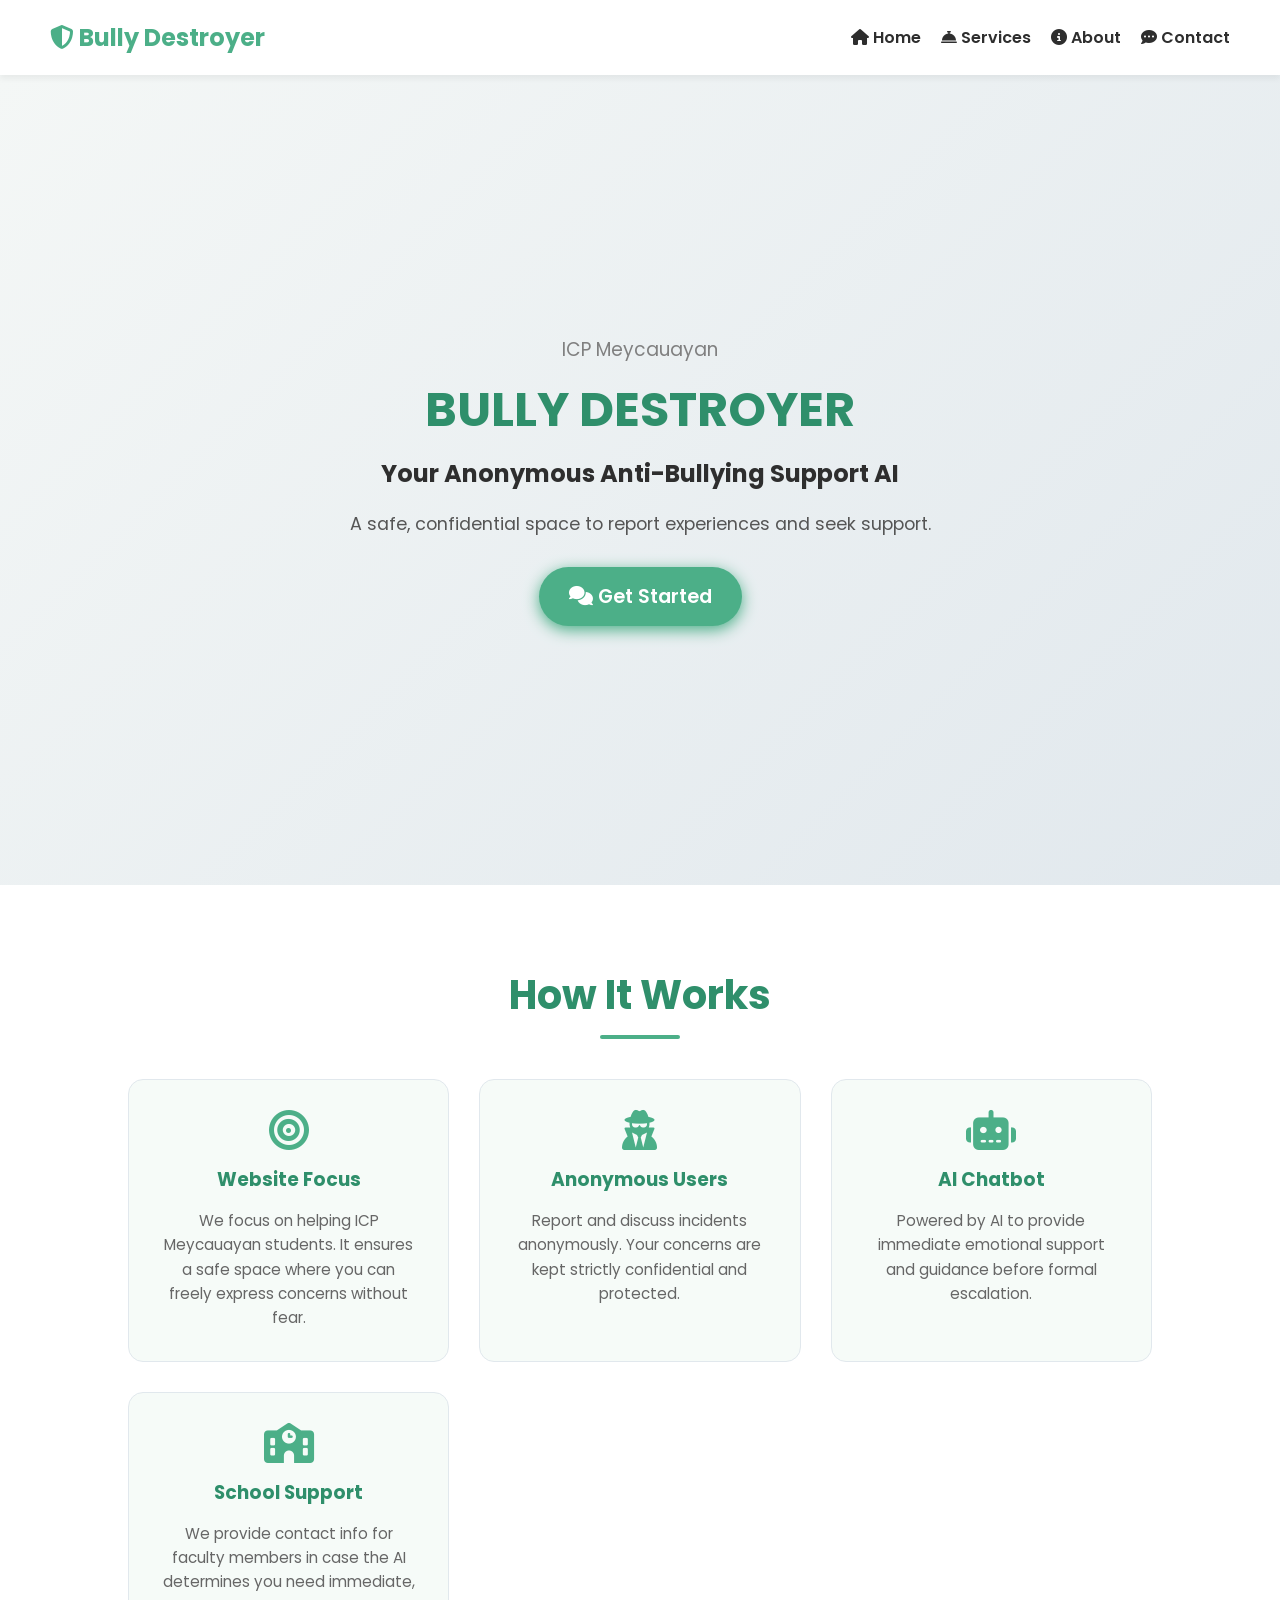
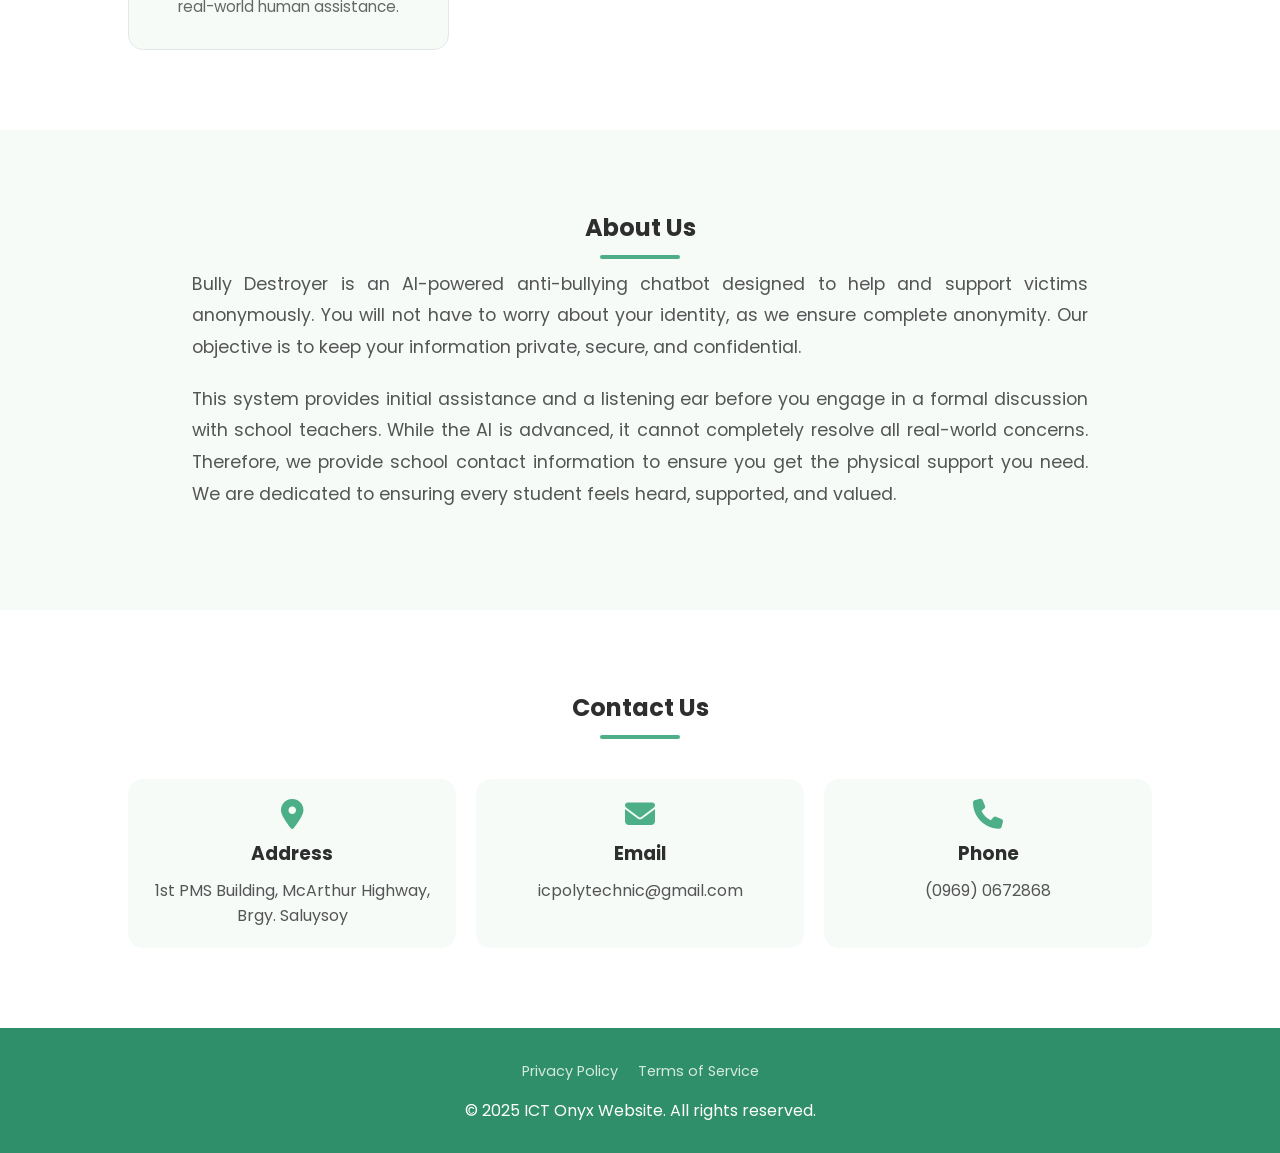
==== index.html @ fcf90bbf "Initial commit" ====
<!DOCTYPE html>
<html lang="en">
<head>
    <meta charset="UTF-8">
    <meta name="viewport" content="width=device-width, initial-scale=1.0"> 
    <title>Bully Destroyer | Anti-Bullying Chatbot</title>
    <link rel="stylesheet" href="style.css">
    <link rel="stylesheet" href="https://cdnjs.cloudflare.com/ajax/libs/font-awesome/6.4.0/css/all.min.css">
</head>
<body>
    <!-- Navigation -->
    <nav class="navbar">
        <div class="logo"><i class="fas fa-shield-alt"></i> Bully Destroyer</div>
        <ul class="nav-links">
            <li><a href="#home"><i class="fas fa-home"></i> Home</a></li>
            <li><a href="#services"><i class="fas fa-concierge-bell"></i> Services</a></li>
            <li><a href="#about"><i class="fas fa-info-circle"></i> About</a></li>
            <li><a href="#contact"><i class="fa fa-commenting"></i> Contact</a></li>
        </ul>
    </nav>

    <!-- Hero Section -->
    <header id="home" class="hero">
        <div class="hero-content">
            <h3>ICP Meycauayan</h3>
            <h1>BULLY DESTROYER</h1>
            <h2>Your Anonymous Anti-Bullying Support AI</h2>
            <p>A safe, confidential space to report experiences and seek support.</p>
            <a href="chat.html" class="btn-primary"><i class="fas fa-comments"></i> Get Started</a>
        </div>
    </header>

    <!-- How It Works Section -->
    <section id="services" class="services-section">
        <div class="section-title">
            <h2>How It Works</h2>
            <div class="line"></div>
        </div>
        <div class="services-grid">
            <div class="service-card">
                <i class="fas fa-bullseye card-icon"></i>
                <h3>Website Focus</h3>
                <p>We focus on helping ICP Meycauayan students. It ensures a safe space where you can freely express concerns without fear.</p>
            </div>
            <div class="service-card">
                <i class="fas fa-user-secret card-icon"></i>
                <h3>Anonymous Users</h3>
                <p>Report and discuss incidents anonymously. Your concerns are kept strictly confidential and protected.</p>
            </div>
            <div class="service-card">
                <i class="fas fa-robot card-icon"></i>
                <h3>AI Chatbot</h3>
                <p>Powered by AI to provide immediate emotional support and guidance before formal escalation.</p>
            </div>
            <div class="service-card">
                <i class="fas fa-school card-icon"></i>
                <h3>School Support</h3>
                <p>We provide contact info for faculty members in case the AI determines you need immediate, real-world human assistance.</p>
            </div>
        </div>
    </section>

    <!-- About Section -->
    <section id="about" class="about-section">
        <div class="about-content">
            <h2>About Us</h2>
            <div class="line"></div>
            <p>Bully Destroyer is an AI-powered anti-bullying chatbot designed to help and support victims anonymously. You will not have to worry about your identity, as we ensure complete anonymity. Our objective is to keep your information private, secure, and confidential.</p>
            <p>This system provides initial assistance and a listening ear before you engage in a formal discussion with school teachers. While the AI is advanced, it cannot completely resolve all real-world concerns. Therefore, we provide school contact information to ensure you get the physical support you need. We are dedicated to ensuring every student feels heard, supported, and valued.</p>
        </div>
    </section>

    <!-- Contact Section -->
    <section id="contact" class="contact-section">
        <h2>Contact Us</h2>
        <div class="line"></div>
        <div class="contact-grid">
            <div class="contact-card">
                <i class="fas fa-map-marker-alt"></i>
                <h3>Address</h3>
                <a href="https://maps.app.goo.gl/epKB84UmzN6U4JY19" target="_blank">1st PMS Building, McArthur Highway, Brgy. Saluysoy</a>
            </div>
            <div class="contact-card">
                <i class="fas fa-envelope"></i>
                <h3>Email</h3>
                <a href="mailto:icpolytechnic@gmail.com">icpolytechnic@gmail.com</a>
            </div>
            <div class="contact-card">
                <i class="fas fa-phone"></i>
                <h3>Phone</h3>
                <a href="tel:+639690672868">(0969) 0672868</a>
            </div>
        </div>
    </section>

    <!-- Footer -->
    <footer>
        <div class="container">
            <ul class="footer-links">
                <li><a href="#">Privacy Policy</a></li>
                <li><a href="#">Terms of Service</a></li>
            </ul>
            <p>&copy; 2025 ICT Onyx Website. All rights reserved.</p>
        </div>
    </footer>

    <script>
        // Smooth scrolling for navbar links
        document.querySelectorAll('a[href^="#"]').forEach(anchor => {
            anchor.addEventListener('click', function(e) {
                e.preventDefault();
                document.querySelector(this.getAttribute('href')).scrollIntoView({
                    behavior: 'smooth'
                });
            });
        });
    </script>
</body>
</html>
---- style.css ----
@import url('https://fonts.googleapis.com/css2?family=Poppins:wght@300;400;600;700&display=swap');

:root {
    --primary: #4CAF88;
--primary-dark: #2F8F6B;
--secondary: #A8E6CF;
--accent: #FFD166;
--bg-light: #F6FBF8;
--text-dark: #2E2E2E;
--white: #FFFFFF;
}

* {
    margin: 0;
    padding: 0;
    box-sizing: border-box;
    font-family: 'Poppins', sans-serif;
}

body {
    background-color: var(--bg-light);
    color: var(--text-dark);
    overflow-x: hidden;
}

/* Navbar */
.navbar {
    display: flex;
    justify-content: space-between;
    align-items: center;
    background-color: var(--white);
    padding: 20px 50px;
    box-shadow: 0 4px 6px rgba(0,0,0,0.05);
    position: sticky;
    top: 0;
    z-index: 1000;
}

.logo {
    font-size: 24px;
    font-weight: 700;
    color: var(--primary);
}

.nav-links {
    list-style: none;
    display: flex;
    gap: 20px;
}

.nav-links li a {
    text-decoration: none;
    color: var(--text-dark);
    font-weight: 600;
    transition: color 0.3s;
}

.nav-links li a:hover {
    color: var(--primary);
}

/* Hero Section */
.hero {
    height: 90vh;
    display: flex;
    justify-content: center;
    align-items: center;
    text-align: center;
    background: linear-gradient(135deg, #F4F7F6 0%, #E1E8ED 100%);
    padding: 0 20px;
}

.hero-content h3 { color: gray; font-weight: 400; margin-bottom: 10px; }
.hero-content h1 { font-size: 3rem; color: var(--primary-dark); margin-bottom: 10px; }
.hero-content h2 { font-size: 1.5rem; margin-bottom: 20px; color: var(--text-dark); }
.hero-content p { font-size: 1.1rem; margin-bottom: 30px; color: #555; }

.btn-primary {
    background-color: var(--primary);
    color: var(--white);
    padding: 15px 30px;
    text-decoration: none;
    font-size: 1.2rem;
    font-weight: 600;
    border-radius: 30px;
    transition: 0.3s;
    display: inline-block;
    box-shadow: 0 4px 15px var(--primary);
}

.btn-primary:hover {
    background-color: var(--primary-dark);
    transform: translateY(-3px);
}

/* Sections Common */
.section-title { text-align: center; margin-bottom: 40px; }
.section-title h2 { font-size: 2.5rem; color: var(--primary-dark); }
.line { width: 80px; height: 4px; background: var(--primary); margin: 10px auto; border-radius: 2px; }

/* Services Grid */
.services-section { padding: 80px 10%; background-color: var(--white); }
.services-grid { display: grid; grid-template-columns: repeat(auto-fit, minmax(250px, 1fr)); gap: 30px; }
.service-card {
    background: var(--bg-light);
    padding: 30px;
    border-radius: 15px;
    text-align: center;
    transition: 0.3s;
    border: 1px solid #E1E8ED;
}
.service-card:hover { transform: translateY(-10px); box-shadow: 0 10px 20px rgba(0,0,0,0.1); }
.card-icon { font-size: 40px; color: var(--primary); margin-bottom: 15px; }
.service-card h3 { margin-bottom: 15px; color: var(--primary-dark); }
.service-card p { font-size: 0.95rem; color: #666; line-height: 1.6; }

/* About Section */
.about-section { padding: 80px 15%; text-align: center; background-color: var(--bg-light); }
.about-content p { margin-bottom: 20px; font-size: 1.1rem; line-height: 1.8; color: #555; text-align: justify;}

/* Contact Section */
.contact-section { padding: 80px 10%; background-color: var(--white); text-align: center; }
.contact-grid { display: grid; grid-template-columns: repeat(auto-fit, minmax(250px, 1fr)); gap: 20px; margin-top: 40px;}
.contact-card { padding: 20px; background: var(--bg-light); border-radius: 15px; }
.contact-card i { font-size: 30px; color: var(--primary); margin-bottom: 10px; }
.contact-card a { display: block; text-decoration: none; color: #555; margin-top: 10px; transition: 0.3s;}
.contact-card a:hover { color: var(--primary); }

/* Footer */
footer { background-color: var(--primary-dark); color: var(--white); padding: 30px; text-align: center; }
.footer-links { list-style: none; display: flex; justify-content: center; gap: 20px; margin-bottom: 15px; }
.footer-links a { color: var(--white); text-decoration: none; font-size: 0.9rem; opacity: 0.8;}
.footer-links a:hover { opacity: 1; text-decoration: underline; }

/* Mobile Responsiveness */
@media (max-width: 768px) {
    .navbar { flex-direction: column; gap: 15px; text-align: center; }
    .hero-content h1 { font-size: 2.2rem; }
    .about-section { padding: 60px 5%; }
}
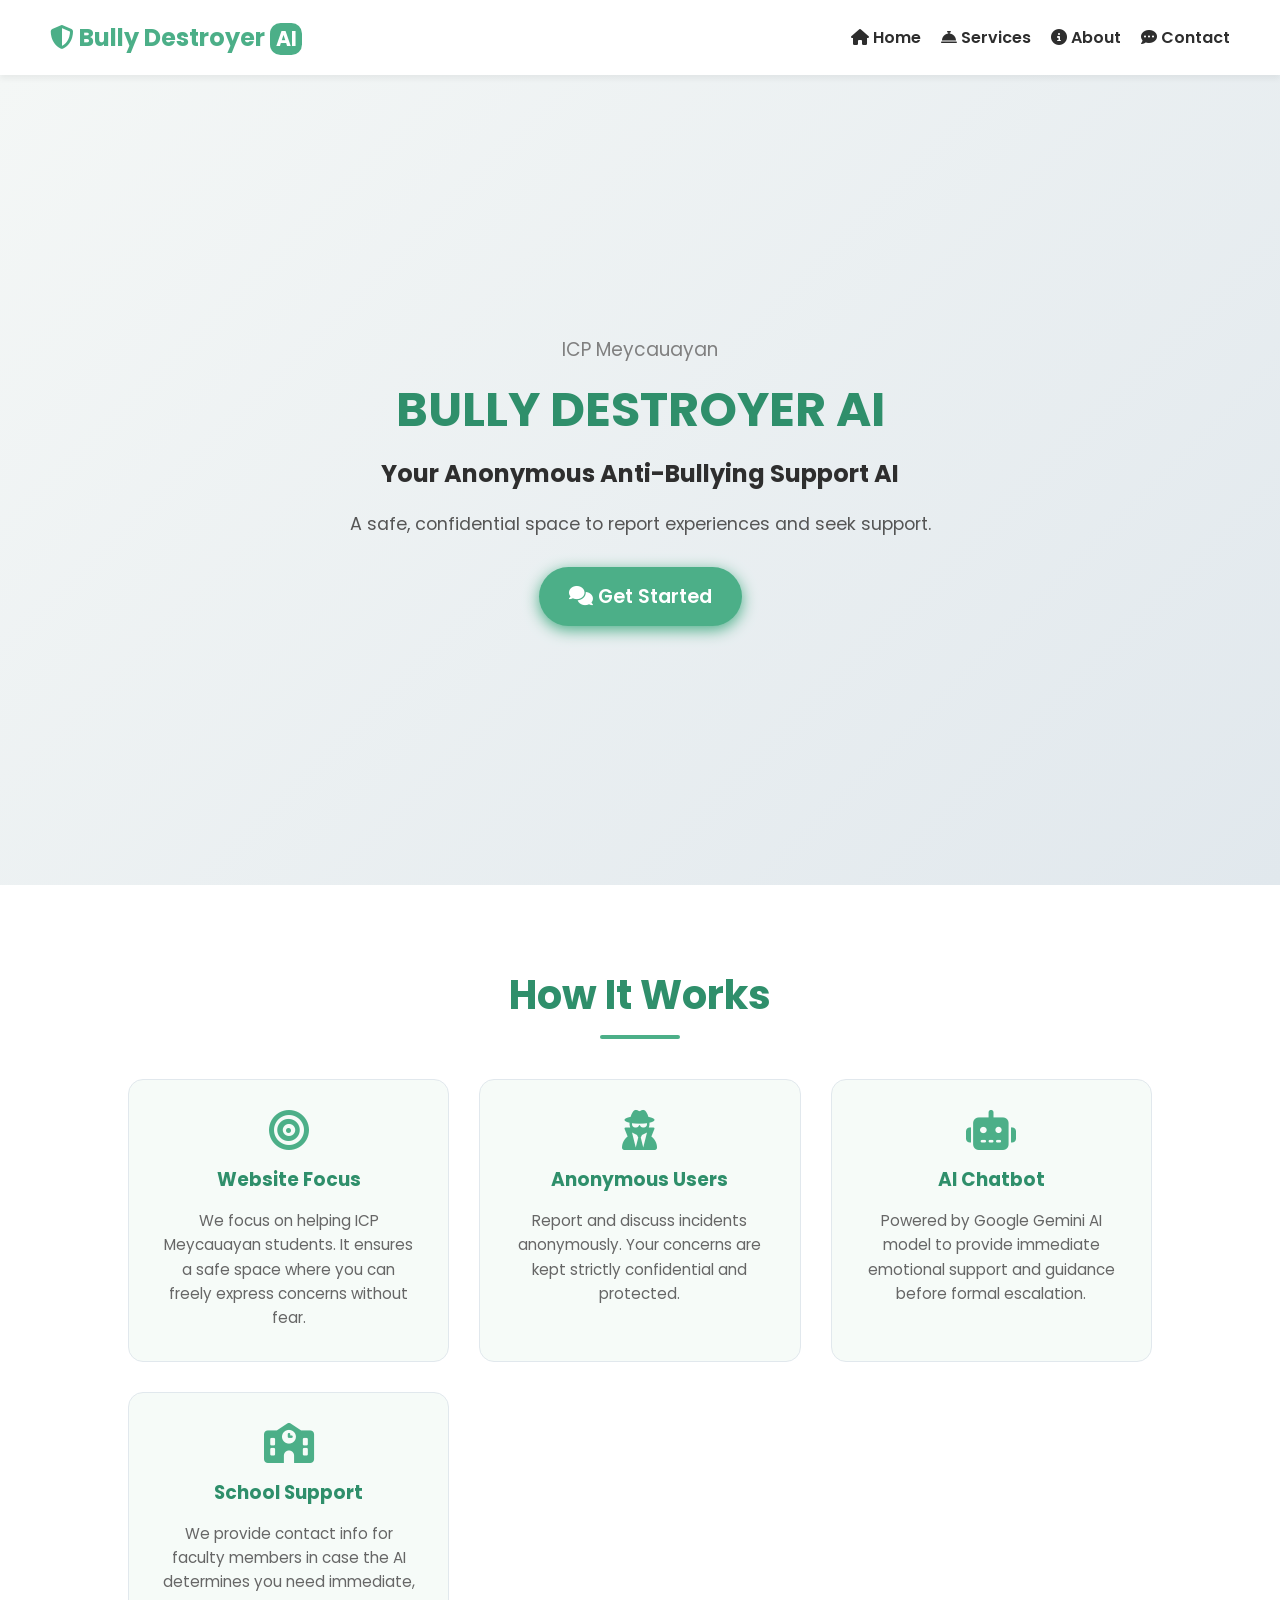
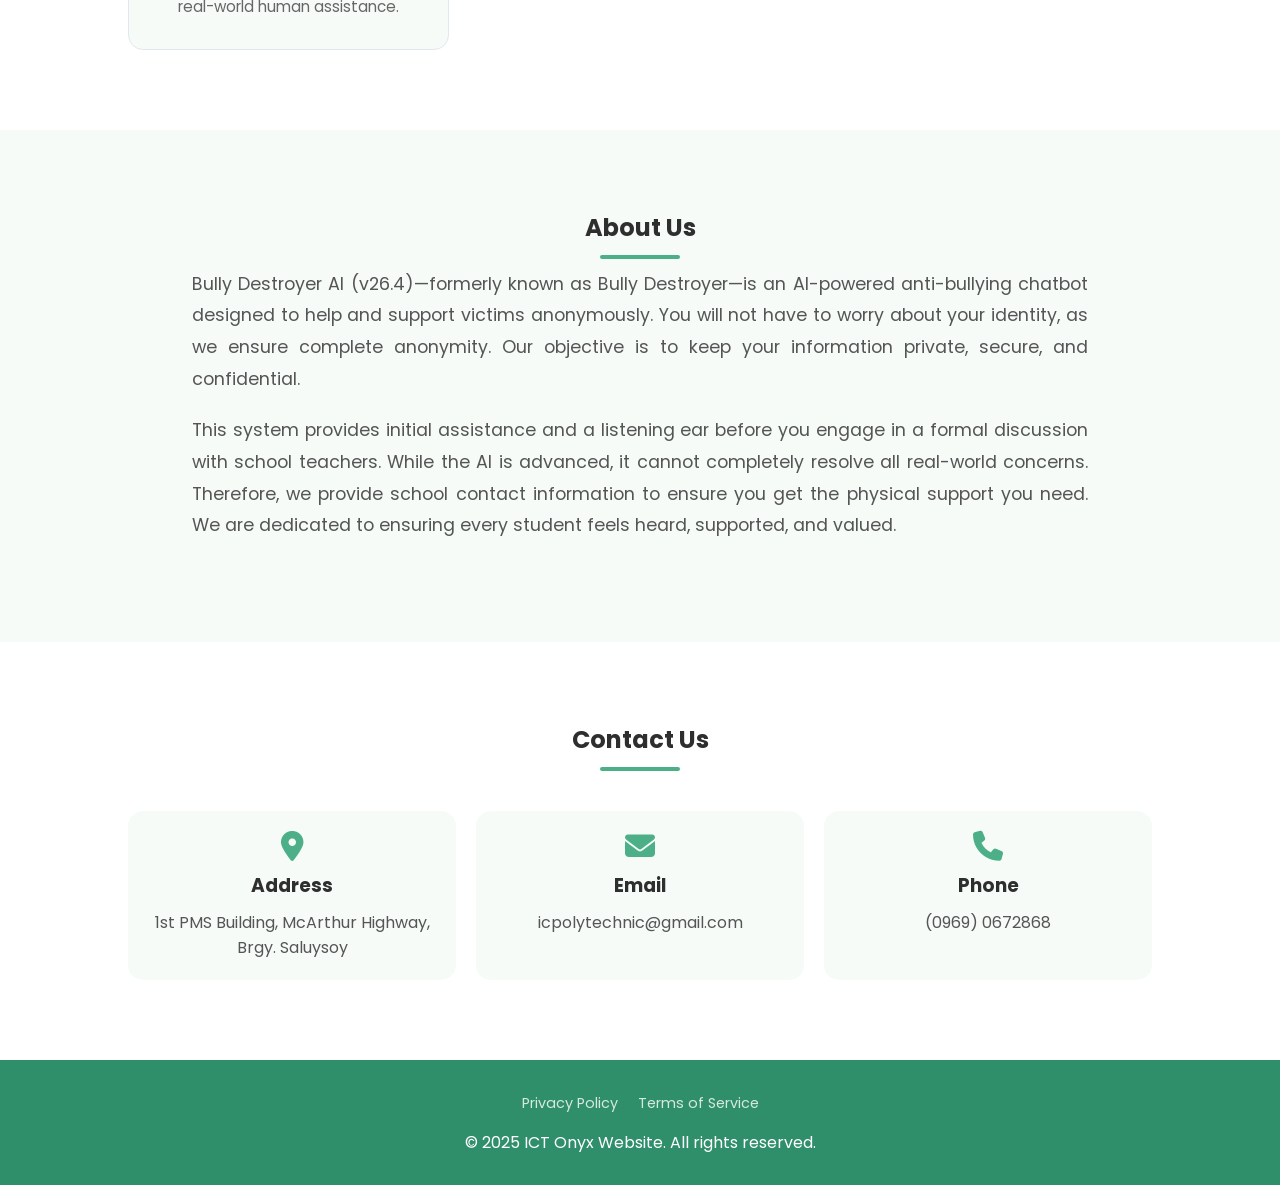
==== commit f9566878: "Updated version" ====
--- a/index.html
+++ b/index.html
@@ -3,14 +3,14 @@
 <head>
     <meta charset="UTF-8">
     <meta name="viewport" content="width=device-width, initial-scale=1.0"> 
-    <title>Bully Destroyer | Anti-Bullying Chatbot</title>
+    <title>Bully Destroyer AI - Anti-Bullying AI Chatbot</title>
     <link rel="stylesheet" href="style.css">
     <link rel="stylesheet" href="https://cdnjs.cloudflare.com/ajax/libs/font-awesome/6.4.0/css/all.min.css">
 </head>
 <body>
     <!-- Navigation -->
     <nav class="navbar">
-        <div class="logo"><i class="fas fa-shield-alt"></i> Bully Destroyer</div>
+        <div class="logo"><i class="fas fa-shield-alt"></i> Bully Destroyer <b class="ai-highlight">AI</b></div>
         <ul class="nav-links">
             <li><a href="#home"><i class="fas fa-home"></i> Home</a></li>
             <li><a href="#services"><i class="fas fa-concierge-bell"></i> Services</a></li>
@@ -23,7 +23,7 @@
     <header id="home" class="hero">
         <div class="hero-content">
             <h3>ICP Meycauayan</h3>
-            <h1>BULLY DESTROYER</h1>
+            <h1>BULLY DESTROYER AI</h1>
             <h2>Your Anonymous Anti-Bullying Support AI</h2>
             <p>A safe, confidential space to report experiences and seek support.</p>
             <a href="chat.html" class="btn-primary"><i class="fas fa-comments"></i> Get Started</a>
@@ -50,7 +50,7 @@
             <div class="service-card">
                 <i class="fas fa-robot card-icon"></i>
                 <h3>AI Chatbot</h3>
-                <p>Powered by AI to provide immediate emotional support and guidance before formal escalation.</p>
+                <p>Powered by Google Gemini AI model to provide immediate emotional support and guidance before formal escalation.</p>
             </div>
             <div class="service-card">
                 <i class="fas fa-school card-icon"></i>
@@ -65,7 +65,7 @@
         <div class="about-content">
             <h2>About Us</h2>
             <div class="line"></div>
-            <p>Bully Destroyer is an AI-powered anti-bullying chatbot designed to help and support victims anonymously. You will not have to worry about your identity, as we ensure complete anonymity. Our objective is to keep your information private, secure, and confidential.</p>
+            <p>Bully Destroyer AI (v26.4)—formerly known as Bully Destroyer—is an AI-powered anti-bullying chatbot designed to help and support victims anonymously. You will not have to worry about your identity, as we ensure complete anonymity. Our objective is to keep your information private, secure, and confidential.</p>
             <p>This system provides initial assistance and a listening ear before you engage in a formal discussion with school teachers. While the AI is advanced, it cannot completely resolve all real-world concerns. Therefore, we provide school contact information to ensure you get the physical support you need. We are dedicated to ensuring every student feels heard, supported, and valued.</p>
         </div>
     </section>
--- a/style.css
+++ b/style.css
@@ -2,12 +2,12 @@
 
 :root {
     --primary: #4CAF88;
---primary-dark: #2F8F6B;
---secondary: #A8E6CF;
---accent: #FFD166;
---bg-light: #F6FBF8;
---text-dark: #2E2E2E;
---white: #FFFFFF;
+    --primary-dark: #2F8F6B;
+    --secondary: #A8E6CF;
+    --accent: #FFD166;
+    --bg-light: #F6FBF8;
+    --text-dark: #2E2E2E;
+    --white: #FFFFFF;
 }
 
 * {
@@ -137,4 +137,15 @@
     .navbar { flex-direction: column; gap: 15px; text-align: center; }
     .hero-content h1 { font-size: 2.2rem; }
     .about-section { padding: 60px 5%; }
+}
+b {
+  font-size: 85%;
+  color: var(--white);
+  border: 16px solid var(--primary);
+  border-radius: 33%;
+  width: 25px;
+  height: 25px;
+  display: inline-flex;
+  align-items: center;
+  justify-content: center;
 }
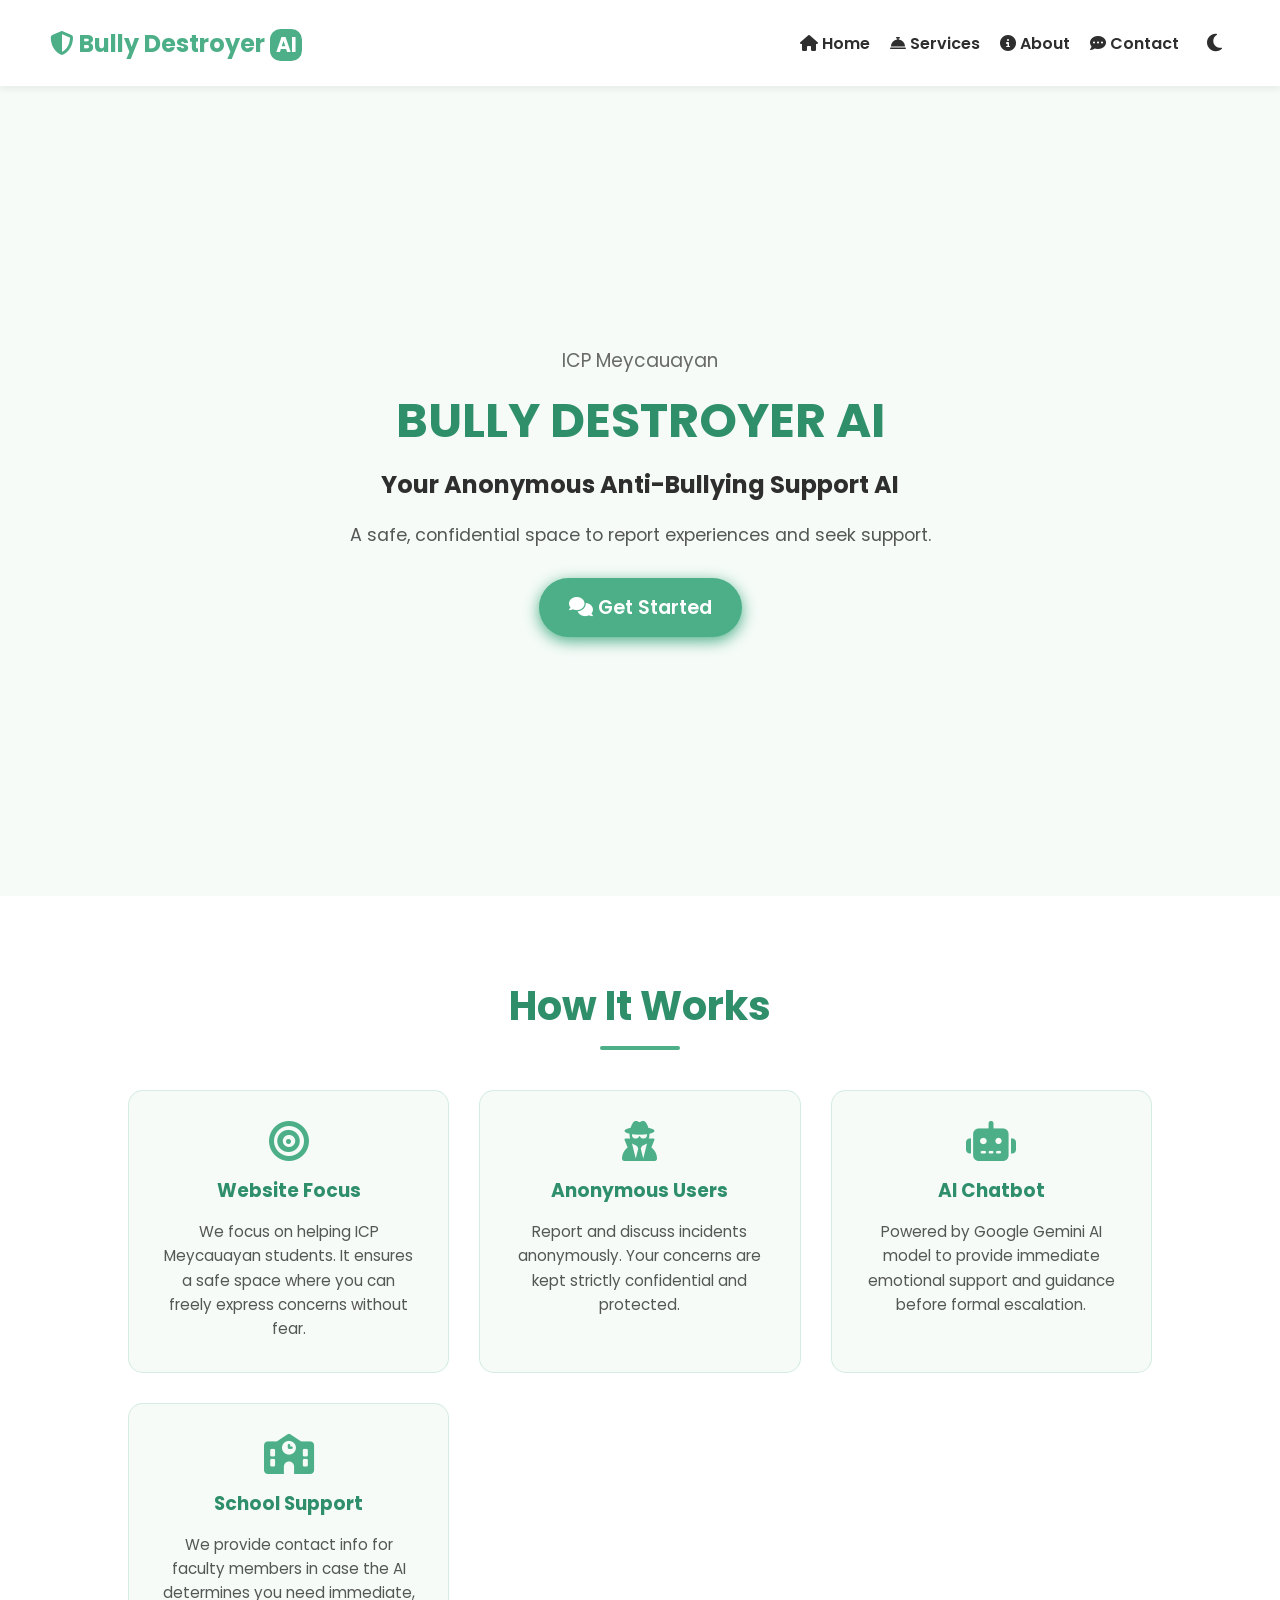
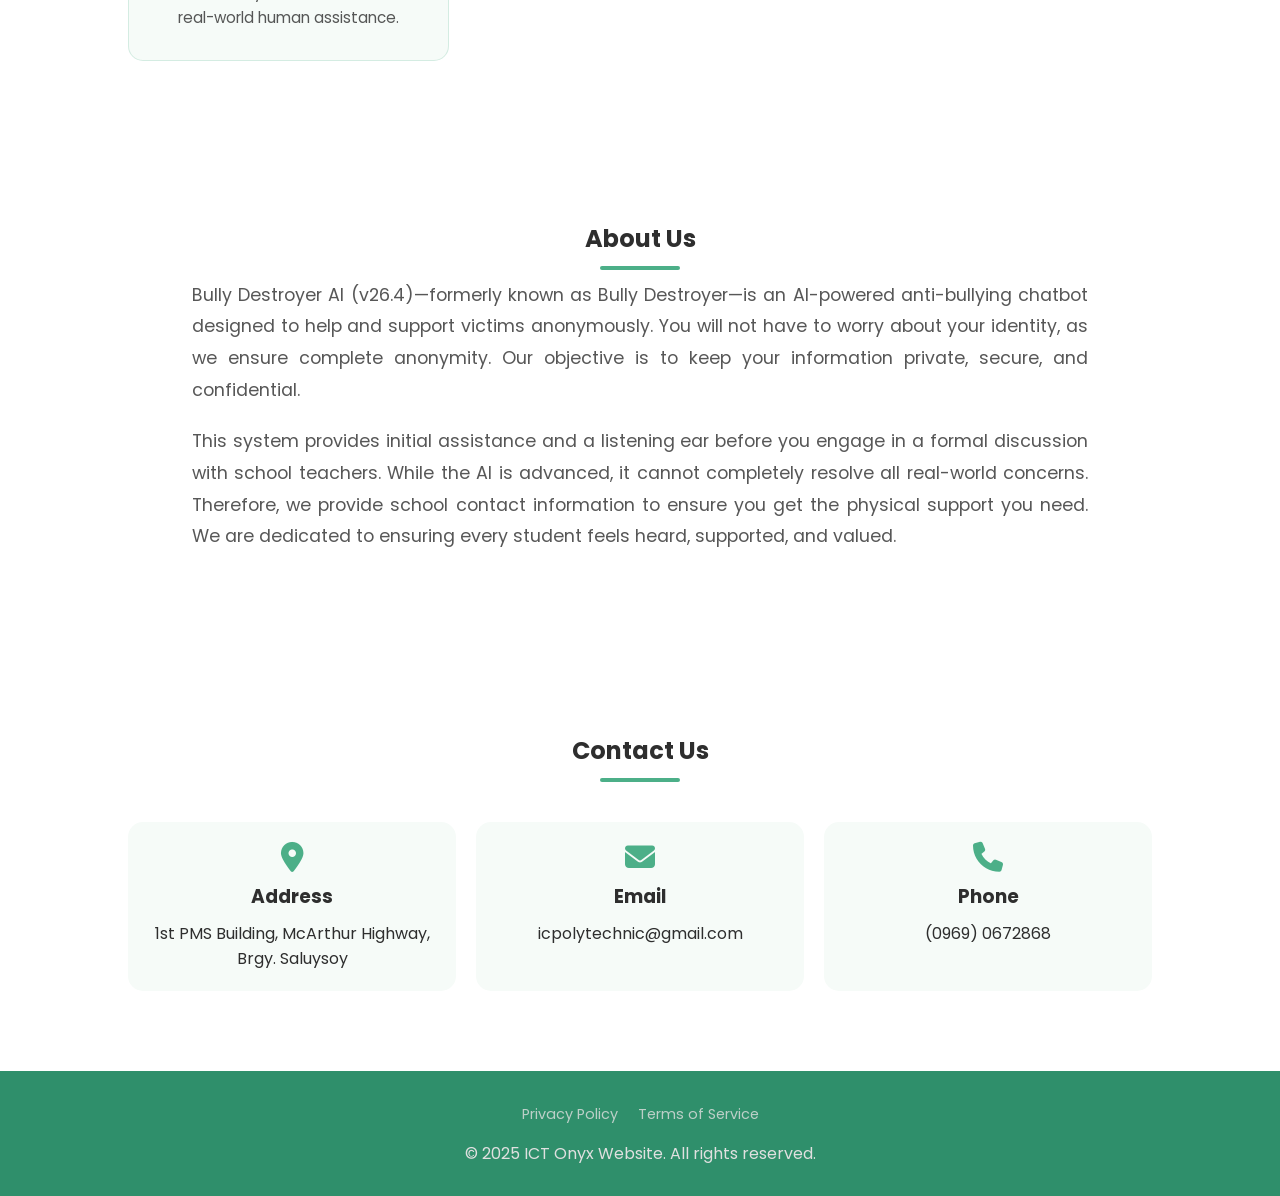
==== commit 8c022e6d: "Implement dark mode toggle functionality and add contact modal with relevant information" ====
--- a/index.html
+++ b/index.html
@@ -11,12 +11,17 @@
     <!-- Navigation -->
     <nav class="navbar">
         <div class="logo"><i class="fas fa-shield-alt"></i> Bully Destroyer <b class="ai-highlight">AI</b></div>
-        <ul class="nav-links">
-            <li><a href="#home"><i class="fas fa-home"></i> Home</a></li>
-            <li><a href="#services"><i class="fas fa-concierge-bell"></i> Services</a></li>
-            <li><a href="#about"><i class="fas fa-info-circle"></i> About</a></li>
-            <li><a href="#contact"><i class="fa fa-commenting"></i> Contact</a></li>
-        </ul>
+        <div class="navbar-right">
+            <ul class="nav-links">
+                <li><a href="#home"><i class="fas fa-home"></i> Home</a></li>
+                <li><a href="#services"><i class="fas fa-concierge-bell"></i> Services</a></li>
+                <li><a href="#about"><i class="fas fa-info-circle"></i> About</a></li>
+                <li><a href="#contact"><i class="fa fa-commenting"></i> Contact</a></li>
+            </ul>
+            <button id="darkModeToggleHome" class="dark-mode-toggle" title="Toggle Dark Mode">
+                <i class="fas fa-moon"></i>
+            </button>
+        </div>
     </nav>
 
     <!-- Hero Section -->
@@ -104,6 +109,7 @@
         </div>
     </footer>
 
+    <script src="darkmode.js"></script>
     <script>
         // Smooth scrolling for navbar links
         document.querySelectorAll('a[href^="#"]').forEach(anchor => {
--- a/style.css
+++ b/style.css
@@ -8,6 +8,23 @@
     --bg-light: #F6FBF8;
     --text-dark: #2E2E2E;
     --white: #FFFFFF;
+    --navbar-bg: #FFFFFF;
+    --navbar-text: #2E2E2E;
+    --section-bg: #FFFFFF;
+    --card-bg: #F6FBF8;
+    --footer-bg: #2F8F6B;
+}
+
+/* Dark Mode Colors */
+body.dark {
+    --bg-light: #1a1a1a;
+    --text-dark: #e0e0e0;
+    --navbar-bg: #2d2d2d;
+    --navbar-text: #e0e0e0;
+    --section-bg: #2d2d2d;
+    --card-bg: #3a3a3a;
+    --footer-bg: #1a1a1a;
+    --white: #3a3a3a;
 }
 
 * {
@@ -21,6 +38,7 @@
     background-color: var(--bg-light);
     color: var(--text-dark);
     overflow-x: hidden;
+    transition: background-color 0.3s ease, color 0.3s ease;
 }
 
 /* Navbar */
@@ -28,12 +46,39 @@
     display: flex;
     justify-content: space-between;
     align-items: center;
-    background-color: var(--white);
+    background-color: var(--navbar-bg);
+    color: var(--navbar-text);
     padding: 20px 50px;
     box-shadow: 0 4px 6px rgba(0,0,0,0.05);
     position: sticky;
     top: 0;
     z-index: 1000;
+    transition: background-color 0.3s ease, color 0.3s ease;
+}
+
+.navbar-right {
+    display: flex;
+    align-items: center;
+    gap: 20px;
+}
+
+.dark-mode-toggle {
+    background: none;
+    border: none;
+    color: var(--navbar-text);
+    font-size: 20px;
+    cursor: pointer;
+    padding: 8px;
+    border-radius: 50%;
+    transition: background-color 0.3s ease;
+}
+
+.dark-mode-toggle:hover {
+    background-color: rgba(0, 0, 0, 0.1);
+}
+
+body.dark .dark-mode-toggle:hover {
+    background-color: rgba(255, 255, 255, 0.1);
 }
 
 .logo {
@@ -50,7 +95,7 @@
 
 .nav-links li a {
     text-decoration: none;
-    color: var(--text-dark);
+    color: var(--navbar-text);
     font-weight: 600;
     transition: color 0.3s;
 }
@@ -66,14 +111,15 @@
     justify-content: center;
     align-items: center;
     text-align: center;
-    background: linear-gradient(135deg, #F4F7F6 0%, #E1E8ED 100%);
+    background: linear-gradient(135deg, var(--bg-light) 0%, var(--card-bg) 100%);
     padding: 0 20px;
-}
-
-.hero-content h3 { color: gray; font-weight: 400; margin-bottom: 10px; }
+    transition: background 0.3s ease;
+}
+
+.hero-content h3 { color: var(--text-dark); opacity: 0.7; font-weight: 400; margin-bottom: 10px; }
 .hero-content h1 { font-size: 3rem; color: var(--primary-dark); margin-bottom: 10px; }
 .hero-content h2 { font-size: 1.5rem; margin-bottom: 20px; color: var(--text-dark); }
-.hero-content p { font-size: 1.1rem; margin-bottom: 30px; color: #555; }
+.hero-content p { font-size: 1.1rem; margin-bottom: 30px; color: var(--text-dark); opacity: 0.8; }
 
 .btn-primary {
     background-color: var(--primary);
@@ -99,37 +145,41 @@
 .line { width: 80px; height: 4px; background: var(--primary); margin: 10px auto; border-radius: 2px; }
 
 /* Services Grid */
-.services-section { padding: 80px 10%; background-color: var(--white); }
+.services-section { padding: 80px 10%; background-color: var(--section-bg); transition: background-color 0.3s ease; }
 .services-grid { display: grid; grid-template-columns: repeat(auto-fit, minmax(250px, 1fr)); gap: 30px; }
 .service-card {
-    background: var(--bg-light);
+    background: var(--card-bg);
     padding: 30px;
     border-radius: 15px;
     text-align: center;
     transition: 0.3s;
-    border: 1px solid #E1E8ED;
+    border: 1px solid rgba(76, 175, 136, 0.2);
 }
 .service-card:hover { transform: translateY(-10px); box-shadow: 0 10px 20px rgba(0,0,0,0.1); }
 .card-icon { font-size: 40px; color: var(--primary); margin-bottom: 15px; }
 .service-card h3 { margin-bottom: 15px; color: var(--primary-dark); }
-.service-card p { font-size: 0.95rem; color: #666; line-height: 1.6; }
+.service-card p { font-size: 0.95rem; color: var(--text-dark); opacity: 0.8; line-height: 1.6; }
 
 /* About Section */
-.about-section { padding: 80px 15%; text-align: center; background-color: var(--bg-light); }
-.about-content p { margin-bottom: 20px; font-size: 1.1rem; line-height: 1.8; color: #555; text-align: justify;}
+.about-section { padding: 80px 15%; text-align: center; background-color: var(--section-bg); transition: background-color 0.3s ease; }
+.about-section h2 { color: var(--text-dark); }
+.about-content p { margin-bottom: 20px; font-size: 1.1rem; line-height: 1.8; color: var(--text-dark); opacity: 0.8; text-align: justify;}
 
 /* Contact Section */
-.contact-section { padding: 80px 10%; background-color: var(--white); text-align: center; }
+.contact-section { padding: 80px 10%; background-color: var(--section-bg); text-align: center; transition: background-color 0.3s ease; }
+.contact-section h2 { color: var(--text-dark); }
 .contact-grid { display: grid; grid-template-columns: repeat(auto-fit, minmax(250px, 1fr)); gap: 20px; margin-top: 40px;}
-.contact-card { padding: 20px; background: var(--bg-light); border-radius: 15px; }
+.contact-card { padding: 20px; background: var(--card-bg); border-radius: 15px; transition: background-color 0.3s ease; }
 .contact-card i { font-size: 30px; color: var(--primary); margin-bottom: 10px; }
-.contact-card a { display: block; text-decoration: none; color: #555; margin-top: 10px; transition: 0.3s;}
+.contact-card h3 { color: var(--text-dark); }
+.contact-card a { display: block; text-decoration: none; color: var(--text-dark); margin-top: 10px; transition: 0.3s;}
 .contact-card a:hover { color: var(--primary); }
 
 /* Footer */
-footer { background-color: var(--primary-dark); color: var(--white); padding: 30px; text-align: center; }
+footer { background-color: var(--footer-bg); color: #e0e0e0; padding: 30px; text-align: center; transition: background-color 0.3s ease; }
+footer p { color: #e0e0e0; }
 .footer-links { list-style: none; display: flex; justify-content: center; gap: 20px; margin-bottom: 15px; }
-.footer-links a { color: var(--white); text-decoration: none; font-size: 0.9rem; opacity: 0.8;}
+.footer-links a { color: #e0e0e0; text-decoration: none; font-size: 0.9rem; opacity: 0.8;}
 .footer-links a:hover { opacity: 1; text-decoration: underline; }
 
 /* Mobile Responsiveness */
